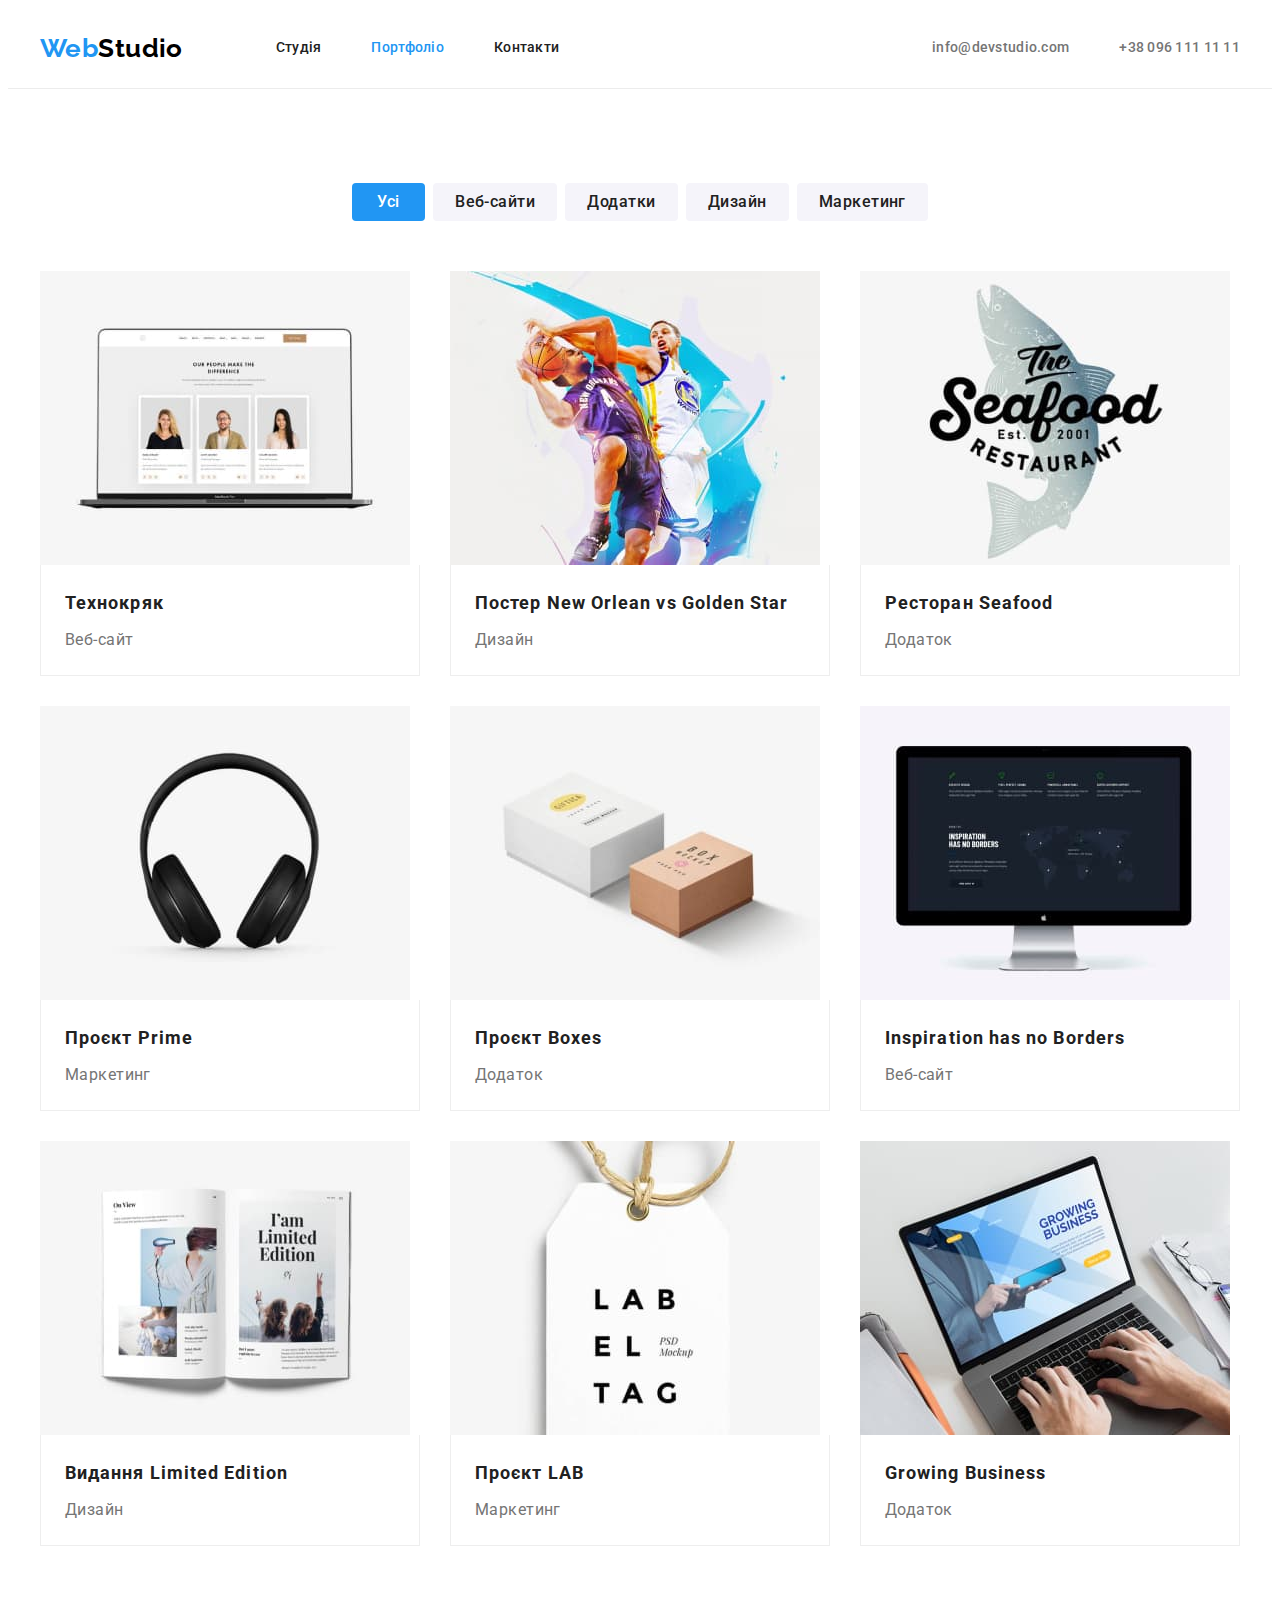
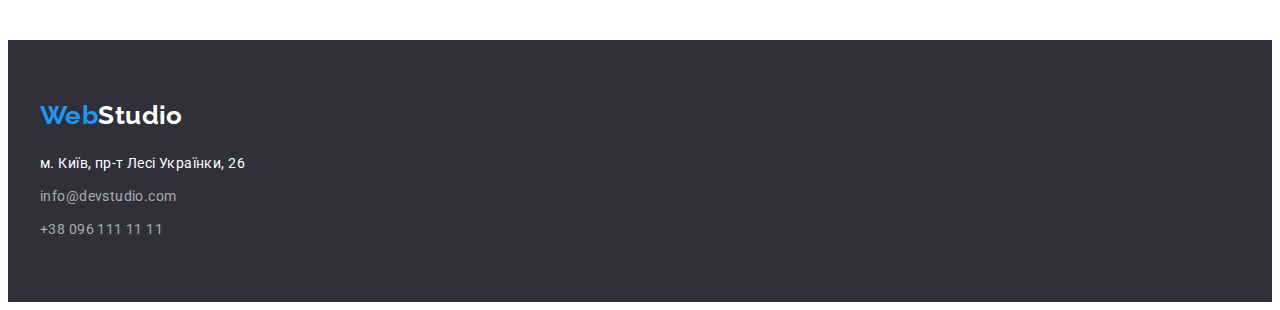
==== portfolio.html @ 8d080263 "Initial commit" ====
<!DOCTYPE html>
<html lang="uk">
  <head>
    <meta charset="UTF-8" />
    <meta http-equiv="X-UA-Compatible" content="IE=edge" />
    <meta name="viewport" content="width=device-width, initial-scale=1.0" />
    <link rel="preconnect" href="https://fonts.googleapis.com" />
    <link rel="preconnect" href="https://fonts.gstatic.com" crossorigin />
    <link
      href="https://fonts.googleapis.com/css2?family=Raleway:wght@700&family=Roboto:wght@400;500;700;900&display=swap"
      rel="stylesheet"
    />
    <link
      rel="stylesheet"
      href="https://cdnjs.cloudflare.com/ajax/libs/modern-normalize/1.1.0/modern-normalize.min.css"
      integrity="sha512-wpPYUAdjBVSE4KJnH1VR1HeZfpl1ub8YT/NKx4PuQ5NmX2tKuGu6U/JRp5y+Y8XG2tV+wKQpNHVUX03MfMFn9Q=="
      crossorigin="anonymous"
      referrerpolicy="no-referrer"
    />
    <link rel="stylesheet" href="./css/styles.css" />
    <title>Портфоліо</title>
  </head>
  <body>
    <header class="site-header">
      <div class="site-header__container container">
        <a href="./index.html" class="logo"><span class="logo__accent">Web</span>Studio</a>

        <nav class="site-nav">
          <ul class="site-nav__list">
            <li class="site-nav__item">
              <a class="site-nav__link" href="./index.html">Студія</a>
            </li>
            <li class="site-nav__item">
              <a class="site-nav__link site-nav__link--current" href="./portfolio.html"
                >Портфоліо</a
              >
            </li>
            <li class="site-nav__item">
              <a class="site-nav__link" href="">Контакти</a>
            </li>
          </ul>
        </nav>

        <ul class="header-contacts">
          <li class="header-contacts__item">
            <a class="header-contacts__link" href="mailto:info@devstudio.com">info@devstudio.com</a>
          </li>
          <li class="header-contacts__item">
            <a class="header-contacts__link" href="tel:+380961111111">+38 096 111 11 11</a>
          </li>
        </ul>
      </div>
    </header>

    <main>
      <section class="portfolio section">
        <div class="container">
          <h1 class="portfolio__heading">Наше портфоліо</h1>

          <ul class="portfolio-filter text-center">
            <li class="portfolio-filter__item">
              <button
                type="button"
                class="button portfolio-filter__button portfolio-filter__button--active"
              >
                Усі
              </button>
            </li>
            <li class="portfolio-filter__item">
              <button type="button" class="button portfolio-filter__button">Веб-сайти</button>
            </li>
            <li class="portfolio-filter__item">
              <button type="button" class="button portfolio-filter__button">Додатки</button>
            </li>
            <li class="portfolio-filter__item">
              <button type="button" class="button portfolio-filter__button">Дизайн</button>
            </li>
            <li class="portfolio-filter__item">
              <button type="button" class="button portfolio-filter__button">Маркетинг</button>
            </li>
          </ul>

          <ul class="portfolio-cards">
            <li class="portfolio-cards__item">
              <a href="" class="portfolio-cards__link">
                <img
                  class="image-block"
                  src="./images/technoquack.jpg"
                  alt="Ноутбук з зображеними на екрані білявкою у чорній сорочці, блондином у білій футболці та гірчичному жакеті та брюнетки у світлій сорочці"
                  width="370"
                />
                <div class="portfolio-cards__description">
                  <h2 class="portfolio-cards__heading">Технокряк</h2>
                  <p class="portfolio-cards__text">Веб-сайт</p>
                </div>
              </a>
            </li>
            <li class="portfolio-cards__item">
              <a href="" class="portfolio-cards__link">
                <img
                  class="image-block"
                  src="./images/new-orleans-vs-golden-star-poster.jpg"
                  alt="Два баскетболіста, один у фіолетовій формі, інший у білій, які змагаються за м'яч"
                  width="370"
                />
                <div class="portfolio-cards__description">
                  <h2 class="portfolio-cards__heading">Постер New Orlean vs Golden Star</h2>
                  <p class="portfolio-cards__text">Дизайн</p>
                </div>
              </a>
            </li>
            <li class="portfolio-cards__item">
              <a href="" class="portfolio-cards__link">
                <img
                  class="image-block"
                  src="./images/seafood-restaurant.jpg"
                  alt="Риба ті логотип компанії"
                  width="370"
                />
                <div class="portfolio-cards__description">
                  <h2 class="portfolio-cards__heading">Ресторан Seafood</h2>
                  <p class="portfolio-cards__text">Додаток</p>
                </div>
              </a>
            </li>
            <li class="portfolio-cards__item">
              <a href="" class="portfolio-cards__link">
                <img
                  class="image-block"
                  src="./images/project-prime.jpg"
                  alt="Чорні навушники"
                  width="370"
                />
                <div class="portfolio-cards__description">
                  <h2 class="portfolio-cards__heading">Проєкт Prime</h2>
                  <p class="portfolio-cards__text">Маркетинг</p>
                </div>
              </a>
            </li>
            <li class="portfolio-cards__item">
              <a href="" class="portfolio-cards__link">
                <img
                  class="image-block"
                  src="./images/project-boxes.jpg"
                  alt="Біла прямокутна коробка більшого розміру та картонна меншого"
                  width="370"
                />
                <div class="portfolio-cards__description">
                  <h2 class="portfolio-cards__heading">Проєкт Boxes</h2>
                  <p class="portfolio-cards__text">Додаток</p>
                </div>
              </a>
            </li>
            <li class="portfolio-cards__item">
              <a href="" class="portfolio-cards__link">
                <img
                  class="image-block"
                  src="./images/inspiration-has-no-borders.jpg"
                  alt="Монітор фірми Apple з зображенням темного сайту з мапою"
                  width="370"
                />
                <div class="portfolio-cards__description">
                  <h2 class="portfolio-cards__heading">Inspiration has no Borders</h2>
                  <p class="portfolio-cards__text">Веб-сайт</p>
                </div>
              </a>
            </li>
            <li class="portfolio-cards__item">
              <a href="" class="portfolio-cards__link">
                <img
                  class="image-block"
                  src="./images/edition-limited-edition.jpg"
                  alt="Розгорнута книга"
                  width="370"
                />
                <div class="portfolio-cards__description">
                  <h2 class="portfolio-cards__heading">Видання Limited Edition</h2>
                  <p class="portfolio-cards__text">Дизайн</p>
                </div>
              </a>
            </li>
            <li class="portfolio-cards__item">
              <a href="" class="portfolio-cards__link">
                <img
                  class="image-block"
                  src="./images/lab-project.jpg"
                  alt="Ярличок з лого компанії"
                  width="370"
                />
                <div class="portfolio-cards__description">
                  <h2 class="portfolio-cards__heading">Проєкт LAB</h2>
                  <p class="portfolio-cards__text">Маркетинг</p>
                </div>
              </a>
            </li>
            <li class="portfolio-cards__item">
              <a href="" class="portfolio-cards__link">
                <img
                  class="image-block"
                  src="./images/growing-business.jpg"
                  alt="Ноутбук на якому хтось працює, але видно тільки кисті його рук"
                  width="370"
                />
                <div class="portfolio-cards__description">
                  <h2 class="portfolio-cards__heading">Growing Business</h2>
                  <p class="portfolio-cards__text">Додаток</p>
                </div>
              </a>
            </li>
          </ul>
        </div>
      </section>
    </main>

    <footer class="site-footer">
      <div class="container">
        <a href="./index.html" class="logo site-footer__logo"
          ><span class="logo__accent">Web</span>Studio</a
        >
        <address class="footer-contacts">
          <ul>
            <li class="footer-contacts__item">
              <a
                class="footer-contacts__link footer-contacts__link--address"
                href="https://goo.gl/maps/XUFfffDGWBc9zeDt5"
                >м. Київ, пр-т Лесі Українки, 26</a
              >
            </li>
            <li class="footer-contacts__item">
              <a class="footer-contacts__link" href="mailto:info@devstudio.com"
                >info@devstudio.com</a
              >
            </li>
            <li class="footer-contacts__item">
              <a class="footer-contacts__link" href="tel:+380961111111">+38 096 111 11 11</a>
            </li>
          </ul>
        </address>
      </div>
    </footer>
  </body>
</html>
---- css/styles.css ----
:root {
  --font-family-primary: 'Roboto', sans-serif;
  --font-family-secondary: 'Raleway', sans-serif;
  --text-color-primary: #212121;
  --text-color-secondary: #757575;
  --text-color-accent: #2196f3;
  --text-color-logo: #000;
  --text-color-logo-footer: #fff;
  --text-color-hero: #fff;
  --text-color-button-text-light: #fff;
  --text-color-button-text-dark: #212121;
  --text-color-contacts: rgba(255, 255, 255, 0.6);
  --text-color-address: #fff;
  --bg-color-primary: #fff;
  --bg-color-dark: #2f303a;
  --bg-color-gray: #f5f4fa;
  --bg-color-button-primary: #f5f4fa;
  --bg-color-button-accent-primary: #2196f3;
  --bg-color-button-accent-secondary: #188ce8;
  --header-border-color: #ececec;
  --portfolio-cards-border-color: #eee;
  --list-items-gap: 30px;
}

/* Global styles */

h1,
h2,
h3,
h4,
h5,
h6,
p,
ul {
  margin: 0;
  padding: 0;
}

ul {
  list-style: none;
}

body {
  font-family: var(--font-family-primary);
  font-weight: 400;
  font-size: 14px;
  line-height: 1.71;
  letter-spacing: 0.03em;

  color: var(--text-color-primary);
}

/* Utilities */

.container {
  margin-left: auto;
  margin-right: auto;
  padding-left: 15px;
  padding-right: 15px;
  width: 1200px;
}

.section {
  padding-top: 94px;
  padding-bottom: 94px;
}

.image-block {
  display: block;
}

.button {
  font-family: inherit;
  cursor: pointer;
}

.text-center {
  text-align: center;
}

/* Site header */

.site-header {
  border-bottom: 1px solid var(--header-border-color);
}

.site-header__container {
  display: flex;
  align-items: center;
}

/* Logo */

.logo {
  font-family: var(--font-family-secondary);
  font-weight: 700;
  font-size: 26px;
  line-height: 1.19;
  text-decoration: none;

  color: var(--text-color-logo);
}

.logo__accent {
  color: var(--text-color-accent);
}

/* Site navigation */

.site-nav {
  margin-left: 93px;
}

/* Site navigation & Header contacts */

.site-nav__list,
.header-contacts {
  display: flex;
}

.site-nav__item:not(:first-child),
.header-contacts__item:not(:first-child) {
  margin-left: 50px;
}

.site-nav__link,
.header-contacts__link {
  display: inline-block;
  padding-top: 32px;
  padding-bottom: 32px;

  font-weight: 500;
  line-height: 1.14;
  letter-spacing: 0.02em;
  text-decoration: none;

  color: var(--text-color-primary);
}

.site-nav__link:hover,
.site-nav__link:focus,
.site-nav__link--current,
.header-contacts__link:hover,
.header-contacts__link:focus {
  color: var(--text-color-accent);
}

/* Contact links */

.header-contacts {
  margin-left: auto;
}

.header-contacts__link {
  color: var(--text-color-secondary);
}

/* Hero */

.hero {
  padding-top: 200px;
  padding-bottom: 200px;

  background-color: var(--bg-color-dark);
}

.hero__container {
  text-align: center;
}

.hero__heading {
  font-weight: 900;
  font-size: 44px;
  line-height: 1.36;
  letter-spacing: 0.06em;
  text-transform: uppercase;

  color: var(--text-color-hero);
}

.hero__button {
  margin-top: 30px;
  padding: 10px 32px;

  font-weight: 700;
  font-size: 16px;
  line-height: 1.88;
  text-align: center;
  letter-spacing: 0.06em;

  color: var(--text-color-button-text-light);
  background-color: var(--bg-color-button-accent-primary);
  border: 0 solid transparent;
  border-radius: 4px;
}

.hero__button:hover,
.hero__button:focus {
  background-color: var(--bg-color-button-accent-secondary);
}

/* Features & Portfolio */

.features__heading,
.portfolio__heading {
  position: absolute;
  white-space: nowrap;
  width: 1px;
  height: 1px;
  overflow: hidden;
  border: 0;
  padding: 0;
  clip: rect(0 0 0 0);
  clip-path: inset(50%);
  margin: -1px;
}

/* Features list */

.features-list {
  display: flex;
  margin-left: calc(-1 * var(--list-items-gap));
}

.features-list__heading {
  font-size: 14px;
  line-height: 1.14;
  text-transform: uppercase;
}

.features-list__item {
  flex-basis: calc(100% / 4 - var(--list-items-gap));
  margin-left: var(--list-items-gap);
}

.features-list__text {
  margin-top: 10px;

  color: var(--text-color-secondary);
}

/* Competence */

.competence {
  padding-top: 0;
}

.competence-list {
  display: flex;
  margin-top: 50px;
  margin-left: calc(-1 * var(--list-items-gap));
}

.competence-list__item {
  flex-basis: calc(100% / 3 - var(--list-items-gap));
  margin-left: var(--list-items-gap);
}

/* Competence & Team */

.competence__heading,
.team__heading {
  font-size: 36px;
  line-height: 1.17;
  text-align: center;
}

/* Team */

.team {
  background-color: var(--bg-color-gray);
}

/* Team cards */

.team-cards {
  display: flex;
  margin-top: 50px;
  margin-left: calc(-1 * var(--list-items-gap));
}

.team-cards__item {
  flex-basis: calc(100% / 3 - var(--list-items-gap));
  margin-left: var(--list-items-gap);

  background-color: var(--bg-color-primary);
}

.team-cards__description {
  padding-top: 30px;
  padding-bottom: 30px;
  padding-left: 24px;
  padding-right: 24px;
}

.team-cards__heading {
  font-weight: 500;
  font-size: 16px;
  line-height: 1.19;
}

.team-cards__position {
  margin-top: 10px;

  font-size: 16px;
  line-height: 1.19;
  color: var(--text-color-secondary);
}

/* Site footer */

.site-footer {
  padding-top: 60px;
  padding-bottom: 60px;

  background-color: var(--bg-color-dark);
}

.site-footer__logo {
  color: var(--text-color-logo-footer);
}

/* Footer contacts */

.footer-contacts {
  margin-top: 20px;
}

.footer-contacts__item:not(:first-child) {
  margin-top: 9px;
}

.footer-contacts__link {
  font-style: normal;
  text-decoration: none;
  color: var(--text-color-contacts);
}

.footer-contacts__link:hover,
.footer-contacts__link:focus {
  color: var(--text-color-accent);
}

.footer-contacts__link--address {
  color: var(--text-color-address);
}

/* Portfolio filter */

.portfolio-filter {
  display: flex;
  justify-content: center;
}

.portfolio-filter__item:not(:first-child) {
  margin-left: 8px;
}

.portfolio-filter__button {
  min-width: 73px;
  padding: 6px 22px;

  font-weight: 500;
  font-size: 16px;
  line-height: 1.62;
  letter-spacing: 0.03em;

  color: var(--text-color-button-text-dark);
  background-color: var(--bg-color-button-primary);
  border: 0 solid transparent;
  border-radius: 4px;
}

.portfolio-filter__button:hover,
.portfolio-filter__button:focus,
.portfolio-filter__button--active {
  color: var(--text-color-button-text-light);
  background-color: var(--bg-color-button-accent-primary);
}

/* Portfolio cards */

.portfolio-cards {
  display: flex;
  flex-wrap: wrap;
  margin-top: calc((-1 * var(--list-items-gap)) + 50px);
  margin-left: calc(-1 * var(--list-items-gap));
}

.portfolio-cards__item {
  flex-basis: calc(100% / 3 - var(--list-items-gap));
  margin-top: var(--list-items-gap);
  margin-left: var(--list-items-gap);
}

.portfolio-cards__link {
  text-decoration: none;

  color: var(--text-color-primary);
}

.portfolio-cards__description {
  padding-top: 20px;
  padding-bottom: 20px;
  padding-left: 24px;
  padding-right: 24px;

  border: 1px solid var(--portfolio-cards-border-color);
  border-top: none;
}

.portfolio-cards__heading {
  font-weight: 700;
  font-size: 18px;
  line-height: 2;
  letter-spacing: 0.06em;
}

.portfolio-cards__text {
  margin-top: 4px;
  font-size: 16px;
  line-height: 1.88;

  color: var(--text-color-secondary);
}
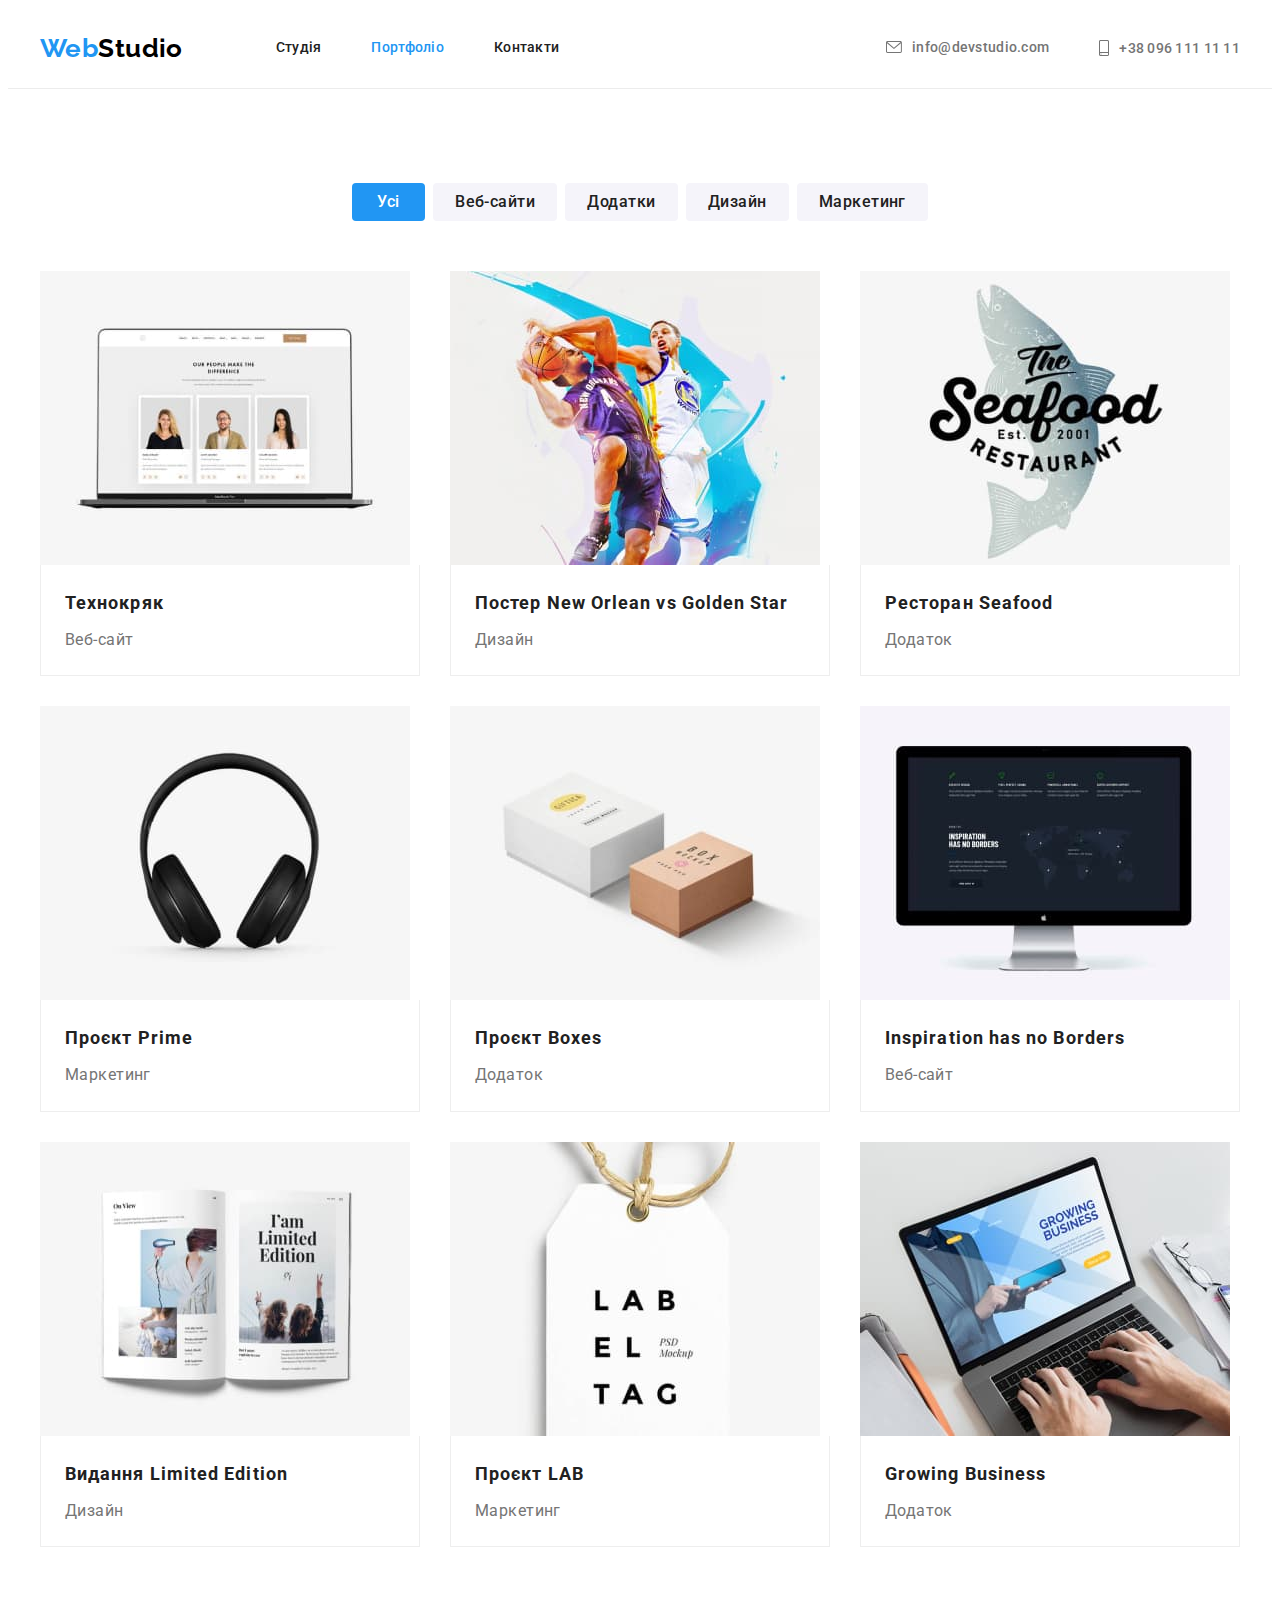
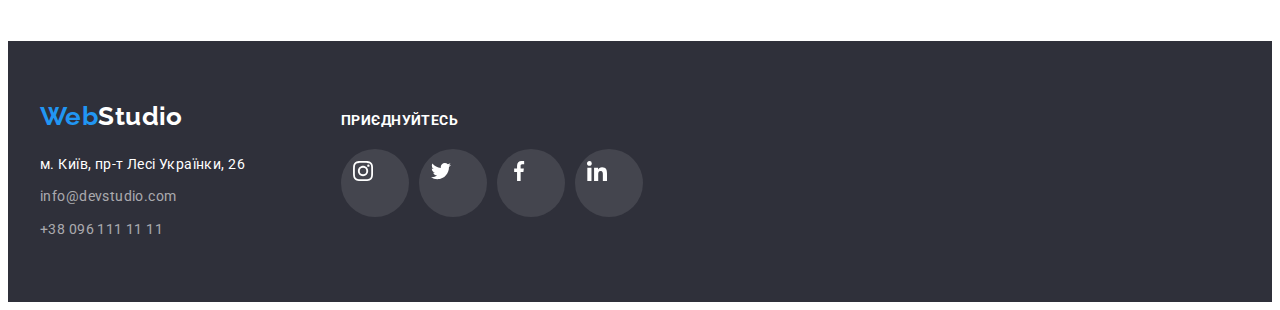
==== commit 58a9045f: "Added social link items to footer" ====
--- a/portfolio.html
+++ b/portfolio.html
@@ -43,10 +43,18 @@
 
         <ul class="header-contacts">
           <li class="header-contacts__item">
-            <a class="header-contacts__link" href="mailto:info@devstudio.com">info@devstudio.com</a>
+            <a class="header-contacts__link" href="mailto:info@devstudio.com">
+              <svg class="header-contacts__icon icon-envelope" height="12" width="16">
+                <use href="./images/icons.svg#icon-envelope"></use></svg
+              >info@devstudio.com</a
+            >
           </li>
           <li class="header-contacts__item">
-            <a class="header-contacts__link" href="tel:+380961111111">+38 096 111 11 11</a>
+            <a class="header-contacts__link" href="tel:+380961111111">
+              <svg class="header-contacts__icon icon-smartphone" height="16" width="10">
+                <use href="./images/icons.svg#icon-smartphone"></use></svg
+              >+38 096 111 11 11</a
+            >
           </li>
         </ul>
       </div>
@@ -213,29 +221,65 @@
     </main>
 
     <footer class="site-footer">
-      <div class="container">
-        <a href="./index.html" class="logo site-footer__logo"
-          ><span class="logo__accent">Web</span>Studio</a
-        >
-        <address class="footer-contacts">
-          <ul>
-            <li class="footer-contacts__item">
-              <a
-                class="footer-contacts__link footer-contacts__link--address"
-                href="https://goo.gl/maps/XUFfffDGWBc9zeDt5"
-                >м. Київ, пр-т Лесі Українки, 26</a
-              >
-            </li>
-            <li class="footer-contacts__item">
-              <a class="footer-contacts__link" href="mailto:info@devstudio.com"
-                >info@devstudio.com</a
-              >
-            </li>
-            <li class="footer-contacts__item">
-              <a class="footer-contacts__link" href="tel:+380961111111">+38 096 111 11 11</a>
-            </li>
-          </ul>
-        </address>
+      <div class="site-footer__container container">
+        <div class="site-footer__nav-links">
+          <a href="./index.html" class="logo site-footer__logo"
+            ><span class="logo__accent">Web</span>Studio</a
+          >
+          <address class="footer-contacts">
+            <ul>
+              <li class="footer-contacts__item">
+                <a
+                  class="footer-contacts__link footer-contacts__link--address"
+                  href="https://goo.gl/maps/XUFfffDGWBc9zeDt5"
+                  >м. Київ, пр-т Лесі Українки, 26</a
+                >
+              </li>
+              <li class="footer-contacts__item">
+                <a class="footer-contacts__link" href="mailto:info@devstudio.com"
+                  >info@devstudio.com</a
+                >
+              </li>
+              <li class="footer-contacts__item">
+                <a class="footer-contacts__link" href="tel:+380961111111">+38 096 111 11 11</a>
+              </li>
+            </ul>
+          </address>
+        </div>
+
+        <div class="site-footer__social-links">
+          <h2 class="site-footer__heading">Приєднуйтесь</h2>
+          <ul class="site-footer__social-list social-links">
+            <li class="social-links__item">
+              <a href="" class="site-footer__social-link social-links__link">
+                <svg class="social-links__icon" height="20" width="20">
+                  <use href="./images/icons.svg#icon-instagram"></use>
+                </svg>
+              </a>
+            </li>
+            <li class="social-links__item">
+              <a href="" class="site-footer__social-link social-links__link">
+                <svg class="social-links__icon" height="20" width="20">
+                  <use href="./images/icons.svg#icon-twitter"></use>
+                </svg>
+              </a>
+            </li>
+            <li class="social-links__item">
+              <a href="" class="site-footer__social-link social-links__link">
+                <svg class="social-links__icon" height="20" width="20">
+                  <use href="./images/icons.svg#icon-facebook"></use>
+                </svg>
+              </a>
+            </li>
+            <li class="social-links__item">
+              <a href="" class="site-footer__social-link social-links__link">
+                <svg class="social-links__icon" height="20" width="20">
+                  <use href="./images/icons.svg#icon-linkedin"></use>
+                </svg>
+              </a>
+            </li>
+          </ul>
+        </div>
       </div>
     </footer>
   </body>
--- a/css/styles.css
+++ b/css/styles.css
@@ -5,12 +5,16 @@
   --text-color-secondary: #757575;
   --text-color-accent: #2196f3;
   --text-color-logo: #000;
-  --text-color-logo-footer: #fff;
+  --text-color-footer: #fff;
   --text-color-hero: #fff;
   --text-color-button-text-light: #fff;
   --text-color-button-text-dark: #212121;
   --text-color-contacts: rgba(255, 255, 255, 0.6);
   --text-color-address: #fff;
+  --text-color-social: #afb1b8;
+  --text-color-social-hover: #fff;
+  --thumb-color: #afb1b8;
+  --thumb-color-hover: #2196f3;
   --bg-color-primary: #fff;
   --bg-color-dark: #2f303a;
   --bg-color-gray: #f5f4fa;
@@ -78,6 +82,12 @@
   text-align: center;
 }
 
+.heading {
+  font-size: 36px;
+  line-height: 1.17;
+  text-align: center;
+}
+
 /* Site header */
 
 .site-header {
@@ -145,10 +155,24 @@
   color: var(--text-color-accent);
 }
 
-/* Contact links */
+/* Header contacts */
 
 .header-contacts {
   margin-left: auto;
+}
+
+.header-contacts__icon {
+  --color4: currentColor;
+
+  margin-right: 10px;
+}
+
+.header-contacts__icon.icon-envelope {
+  vertical-align: -0.1em;
+}
+
+.header-contacts__icon.icon-smartphone {
+  vertical-align: -0.25em;
 }
 
 .header-contacts__link {
@@ -161,7 +185,12 @@
   padding-top: 200px;
   padding-bottom: 200px;
 
+  background-image: linear-gradient(rgba(47, 48, 58, 0.4), rgba(47, 48, 58, 0.4)),
+    url(../images/hero.jpg);
   background-color: var(--bg-color-dark);
+  background-repeat: no-repeat;
+  background-position: center;
+  background-size: 1600px;
 }
 
 .hero__container {
@@ -222,17 +251,33 @@
   margin-left: calc(-1 * var(--list-items-gap));
 }
 
+.features-list__item {
+  flex-basis: calc(100% / 4 - var(--list-items-gap));
+  margin-left: var(--list-items-gap);
+}
+
+.features-list__thumb {
+  padding-top: 25px;
+  padding-bottom: 25px;
+
+  border-radius: 4px;
+  background-color: var(--bg-color-gray);
+}
+
+.features-list__icon {
+  display: block;
+  margin-left: auto;
+  margin-right: auto;
+}
+
 .features-list__heading {
+  margin-top: 30px;
+
   font-size: 14px;
   line-height: 1.14;
   text-transform: uppercase;
 }
 
-.features-list__item {
-  flex-basis: calc(100% / 4 - var(--list-items-gap));
-  margin-left: var(--list-items-gap);
-}
-
 .features-list__text {
   margin-top: 10px;
 
@@ -254,15 +299,6 @@
 .competence-list__item {
   flex-basis: calc(100% / 3 - var(--list-items-gap));
   margin-left: var(--list-items-gap);
-}
-
-/* Competence & Team */
-
-.competence__heading,
-.team__heading {
-  font-size: 36px;
-  line-height: 1.17;
-  text-align: center;
 }
 
 /* Team */
@@ -307,6 +343,79 @@
   color: var(--text-color-secondary);
 }
 
+.team-cards__social-links {
+  margin-top: 16px;
+  justify-content: center;
+}
+
+/* Social links */
+
+.social-links {
+  display: flex;
+}
+
+.social-links__item:not(:last-child) {
+  margin-right: 10px;
+}
+
+.social-links__link {
+  display: inline-block;
+  height: 44px;
+  width: 44px;
+  padding: 12px;
+
+  border-radius: 50%;
+
+  color: var(--text-color-social);
+}
+
+.social-links__link:hover,
+.social-links__link:focus {
+  color: var(--text-color-social-hover);
+  background-color: var(--bg-color-button-accent-primary);
+}
+
+.social-links__icon {
+  --color1: currentColor;
+}
+
+/* Clients */
+
+.clients__list {
+  display: flex;
+  margin-top: 50px;
+  margin-left: calc(-1 * var(--list-items-gap));
+}
+
+.clients__item {
+  flex-basis: calc(100% / 3 - var(--list-items-gap));
+  margin-left: var(--list-items-gap);
+}
+
+.clients__link {
+  display: block;
+  padding-top: 15px;
+  padding-bottom: 15px;
+
+  color: var(--thumb-color);
+  border: 1px solid var(--thumb-color);
+  border-radius: 4px;
+}
+
+.clients__link:hover,
+.clients__link:focus {
+  color: var(--thumb-color-hover);
+  border-color: var(--thumb-color-hover);
+}
+
+.clients__icon {
+  --color1: currentColor;
+
+  display: block;
+  margin-left: auto;
+  margin-right: auto;
+}
+
 /* Site footer */
 
 .site-footer {
@@ -316,8 +425,38 @@
   background-color: var(--bg-color-dark);
 }
 
+.site-footer__container {
+  display: flex;
+}
+
+.site-footer__nav-links {
+  width: 231px;
+}
+
 .site-footer__logo {
-  color: var(--text-color-logo-footer);
+  color: var(--text-color-footer);
+}
+
+.site-footer__social-links {
+  padding-top: 12px;
+  margin-left: 70px;
+}
+
+.site-footer__heading {
+  font-size: 14px;
+  line-height: 1.14;
+  text-transform: uppercase;
+
+  color: var(--text-color-footer);
+}
+
+.site-footer__social-list {
+  margin-top: 20px;
+}
+
+.site-footer__social-link {
+  color: var(--text-color-footer);
+  background-color: rgba(255, 255, 255, 0.1);
 }
 
 /* Footer contacts */
